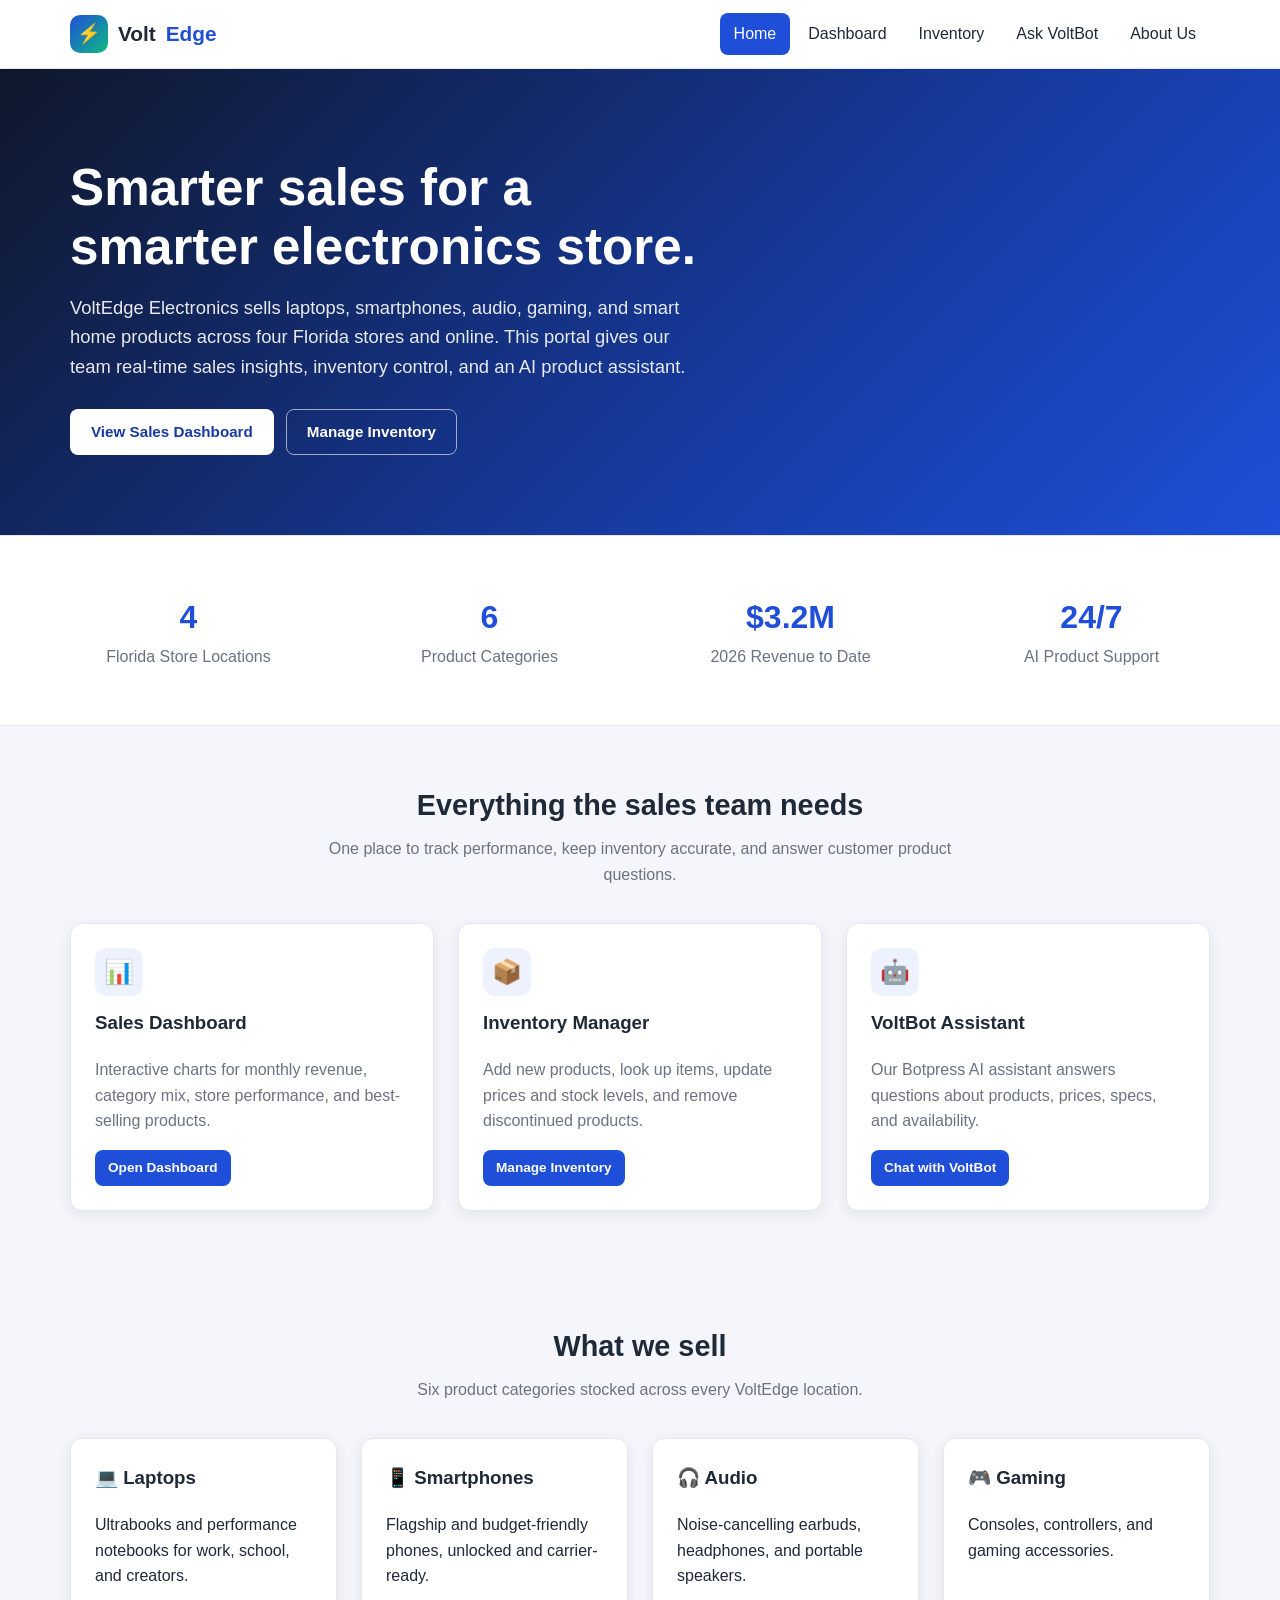
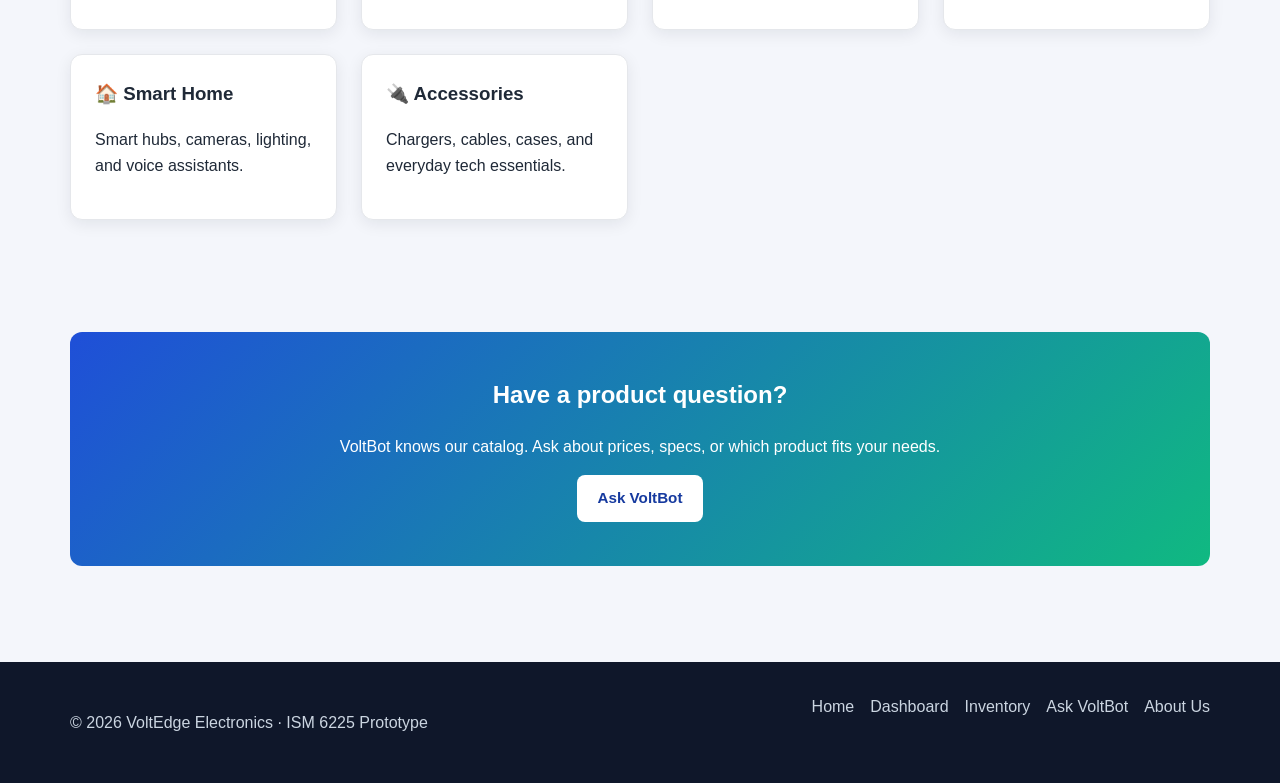
==== index.html @ 8a77fc40 "Add VoltEdge website" ====
<!DOCTYPE html>
<html lang="en">
<head>
  <meta charset="UTF-8">
  <meta name="viewport" content="width=device-width, initial-scale=1.0">
  <meta name="description" content="VoltEdge Electronics - consumer electronics sales and inventory management.">
  <title>VoltEdge Electronics | Home</title>
  <link rel="stylesheet" href="css/site.css">
</head>
<body>
  <header class="site-header">
    <nav class="container nav-bar" aria-label="Main navigation">
      <a href="index.html" class="brand"><span class="brand-logo">⚡</span>Volt<span class="highlight">Edge</span></a>
      <button class="nav-toggle" aria-label="Toggle menu" aria-expanded="false">☰</button>
      <ul class="nav-links">
        <li><a href="index.html">Home</a></li>
        <li><a href="dashboard.html">Dashboard</a></li>
        <li><a href="crud.html">Inventory</a></li>
        <li><a href="bot.html">Ask VoltBot</a></li>
        <li><a href="aboutus.html">About Us</a></li>
      </ul>
    </nav>
  </header>

  <main>
    <section class="hero">
      <div class="container">
        <h1>Smarter sales for a<br>smarter electronics store.</h1>
        <p>VoltEdge Electronics sells laptops, smartphones, audio, gaming, and smart home products across four Florida stores and online. This portal gives our team real-time sales insights, inventory control, and an AI product assistant.</p>
        <div class="hero-actions">
          <a href="dashboard.html" class="btn btn-light">View Sales Dashboard</a>
          <a href="crud.html" class="btn btn-outline">Manage Inventory</a>
        </div>
      </div>
    </section>

    <section class="stats-band">
      <div class="container section grid grid-4">
        <div class="stat"><div class="value">4</div><div class="label">Florida Store Locations</div></div>
        <div class="stat"><div class="value">6</div><div class="label">Product Categories</div></div>
        <div class="stat"><div class="value">$3.2M</div><div class="label">2026 Revenue to Date</div></div>
        <div class="stat"><div class="value">24/7</div><div class="label">AI Product Support</div></div>
      </div>
    </section>

    <section class="section">
      <div class="container">
        <h2 class="section-title">Everything the sales team needs</h2>
        <p class="section-subtitle">One place to track performance, keep inventory accurate, and answer customer product questions.</p>

        <div class="grid grid-3">
          <article class="card feature-card">
            <div class="feature-icon">📊</div>
            <h3>Sales Dashboard</h3>
            <p>Interactive charts for monthly revenue, category mix, store performance, and best-selling products.</p>
            <a href="dashboard.html" class="btn btn-primary btn-sm">Open Dashboard</a>
          </article>
          <article class="card feature-card">
            <div class="feature-icon">📦</div>
            <h3>Inventory Manager</h3>
            <p>Add new products, look up items, update prices and stock levels, and remove discontinued products.</p>
            <a href="crud.html" class="btn btn-primary btn-sm">Manage Inventory</a>
          </article>
          <article class="card feature-card">
            <div class="feature-icon">🤖</div>
            <h3>VoltBot Assistant</h3>
            <p>Our Botpress AI assistant answers questions about products, prices, specs, and availability.</p>
            <a href="bot.html" class="btn btn-primary btn-sm">Chat with VoltBot</a>
          </article>
        </div>
      </div>
    </section>

    <section class="section">
      <div class="container">
        <h2 class="section-title">What we sell</h2>
        <p class="section-subtitle">Six product categories stocked across every VoltEdge location.</p>
        <div class="grid grid-3">
          <div class="card"><h3>💻 Laptops</h3><p>Ultrabooks and performance notebooks for work, school, and creators.</p></div>
          <div class="card"><h3>📱 Smartphones</h3><p>Flagship and budget-friendly phones, unlocked and carrier-ready.</p></div>
          <div class="card"><h3>🎧 Audio</h3><p>Noise-cancelling earbuds, headphones, and portable speakers.</p></div>
          <div class="card"><h3>🎮 Gaming</h3><p>Consoles, controllers, and gaming accessories.</p></div>
          <div class="card"><h3>🏠 Smart Home</h3><p>Smart hubs, cameras, lighting, and voice assistants.</p></div>
          <div class="card"><h3>🔌 Accessories</h3><p>Chargers, cables, cases, and everyday tech essentials.</p></div>
        </div>
      </div>
    </section>

    <section class="section">
      <div class="container">
        <div class="cta">
          <h2>Have a product question?</h2>
          <p>VoltBot knows our catalog. Ask about prices, specs, or which product fits your needs.</p>
          <a href="bot.html" class="btn btn-light">Ask VoltBot</a>
        </div>
      </div>
    </section>
  </main>

  <footer class="site-footer">
    <div class="container footer-inner">
      <p>&copy; <span id="year">2026</span> VoltEdge Electronics &middot; ISM 6225 Prototype</p>
      <ul class="footer-links">
        <li><a href="index.html">Home</a></li>
        <li><a href="dashboard.html">Dashboard</a></li>
        <li><a href="crud.html">Inventory</a></li>
        <li><a href="bot.html">Ask VoltBot</a></li>
        <li><a href="aboutus.html">About Us</a></li>
      </ul>
    </div>
  </footer>

  <script src="js/main.js"></script>
</body>
</html>
---- css/site.css ----
/* =========================================================
   VoltEdge Electronics - site.css
   All website styles live in this file.
   ========================================================= */

:root {
  --primary: #1f4fd8;
  --primary-dark: #163a9f;
  --accent: #10b981;
  --danger: #dc2626;
  --warning: #f59e0b;
  --bg: #f4f6fb;
  --surface: #ffffff;
  --text: #1f2937;
  --muted: #6b7280;
  --border: #e5e7eb;
  --radius: 12px;
  --shadow: 0 4px 16px rgba(17, 24, 39, 0.08);
  --max-width: 1180px;
}

* {
  box-sizing: border-box;
}

html {
  scroll-behavior: smooth;
}

body {
  margin: 0;
  font-family: "Segoe UI", Roboto, Helvetica, Arial, sans-serif;
  background: var(--bg);
  color: var(--text);
  line-height: 1.6;
  display: flex;
  flex-direction: column;
  min-height: 100vh;
}

main {
  flex: 1;
}

a {
  color: var(--primary);
}

img {
  max-width: 100%;
}

.container {
  width: 100%;
  max-width: var(--max-width);
  margin: 0 auto;
  padding: 0 20px;
}

/* ---------- Navigation ---------- */
.site-header {
  background: var(--surface);
  border-bottom: 1px solid var(--border);
  position: sticky;
  top: 0;
  z-index: 100;
  box-shadow: 0 1px 6px rgba(0, 0, 0, 0.04);
}

.nav-bar {
  display: flex;
  align-items: center;
  justify-content: space-between;
  height: 68px;
}

.brand {
  display: flex;
  align-items: center;
  gap: 10px;
  font-size: 1.3rem;
  font-weight: 700;
  color: var(--text);
  text-decoration: none;
}

.brand-logo {
  display: grid;
  place-items: center;
  width: 38px;
  height: 38px;
  border-radius: 10px;
  background: linear-gradient(135deg, var(--primary), var(--accent));
  color: #fff;
  font-size: 1.2rem;
}

.brand span.highlight {
  color: var(--primary);
}

.nav-links {
  display: flex;
  gap: 4px;
  list-style: none;
  margin: 0;
  padding: 0;
}

.nav-links a {
  display: block;
  padding: 8px 14px;
  border-radius: 8px;
  color: var(--text);
  text-decoration: none;
  font-weight: 500;
  transition: background 0.2s, color 0.2s;
}

.nav-links a:hover {
  background: #eef2ff;
  color: var(--primary);
}

.nav-links a.active {
  background: var(--primary);
  color: #fff;
}

.nav-toggle {
  display: none;
  background: none;
  border: 1px solid var(--border);
  border-radius: 8px;
  font-size: 1.4rem;
  padding: 4px 12px;
  cursor: pointer;
  color: var(--text);
}

/* ---------- Hero ---------- */
.hero {
  background: linear-gradient(135deg, #0f172a 0%, var(--primary-dark) 60%, var(--primary) 100%);
  color: #fff;
  padding: 90px 0 80px;
}

.hero h1 {
  font-size: clamp(2rem, 5vw, 3.2rem);
  line-height: 1.15;
  margin: 0 0 16px;
}

.hero p {
  font-size: 1.15rem;
  max-width: 640px;
  opacity: 0.9;
  margin: 0 0 28px;
}

.hero-actions {
  display: flex;
  flex-wrap: wrap;
  gap: 12px;
}

.page-header {
  background: linear-gradient(135deg, #0f172a, var(--primary-dark));
  color: #fff;
  padding: 48px 0 40px;
}

.page-header h1 {
  margin: 0 0 6px;
  font-size: clamp(1.7rem, 4vw, 2.4rem);
}

.page-header p {
  margin: 0;
  opacity: 0.85;
}

/* ---------- Buttons ---------- */
.btn {
  display: inline-block;
  padding: 10px 20px;
  border-radius: 8px;
  border: 1px solid transparent;
  font-size: 0.95rem;
  font-weight: 600;
  text-decoration: none;
  cursor: pointer;
  transition: background 0.2s, transform 0.1s;
}

.btn:active {
  transform: translateY(1px);
}

.btn-primary {
  background: var(--primary);
  color: #fff;
}

.btn-primary:hover {
  background: var(--primary-dark);
}

.btn-light {
  background: #fff;
  color: var(--primary-dark);
}

.btn-light:hover {
  background: #e0e7ff;
}

.btn-outline {
  background: transparent;
  color: #fff;
  border-color: rgba(255, 255, 255, 0.6);
}

.btn-outline:hover {
  background: rgba(255, 255, 255, 0.1);
}

.btn-secondary {
  background: #e5e7eb;
  color: var(--text);
}

.btn-secondary:hover {
  background: #d1d5db;
}

.btn-danger {
  background: var(--danger);
  color: #fff;
}

.btn-danger:hover {
  background: #b91c1c;
}

.btn-sm {
  padding: 6px 12px;
  font-size: 0.85rem;
}

/* ---------- Sections & Cards ---------- */
.section {
  padding: 56px 0;
}

.section-title {
  text-align: center;
  margin: 0 0 8px;
  font-size: 1.8rem;
}

.section-subtitle {
  text-align: center;
  color: var(--muted);
  margin: 0 auto 36px;
  max-width: 640px;
}

.grid {
  display: grid;
  gap: 24px;
}

.grid-2 {
  grid-template-columns: repeat(auto-fit, minmax(320px, 1fr));
}

.grid-3 {
  grid-template-columns: repeat(auto-fit, minmax(260px, 1fr));
}

.grid-4 {
  grid-template-columns: repeat(auto-fit, minmax(200px, 1fr));
}

.card {
  background: var(--surface);
  border: 1px solid var(--border);
  border-radius: var(--radius);
  box-shadow: var(--shadow);
  padding: 24px;
}

.card h3 {
  margin-top: 0;
}

.feature-icon {
  display: grid;
  place-items: center;
  width: 48px;
  height: 48px;
  border-radius: 12px;
  background: #eef2ff;
  font-size: 1.5rem;
  margin-bottom: 12px;
}

.feature-card p {
  color: var(--muted);
  margin-bottom: 16px;
}

.stats-band {
  background: var(--surface);
  border-top: 1px solid var(--border);
  border-bottom: 1px solid var(--border);
}

.stat {
  text-align: center;
}

.stat .value {
  font-size: 2rem;
  font-weight: 700;
  color: var(--primary);
}

.stat .label {
  color: var(--muted);
}

.cta {
  text-align: center;
  background: linear-gradient(135deg, var(--primary), var(--accent));
  color: #fff;
  border-radius: var(--radius);
  padding: 44px 24px;
}

.cta h2 {
  margin-top: 0;
}

/* ---------- KPI cards (dashboard) ---------- */
.kpi {
  display: flex;
  flex-direction: column;
  gap: 4px;
}

.kpi .kpi-label {
  color: var(--muted);
  font-size: 0.9rem;
}

.kpi .kpi-value {
  font-size: 1.8rem;
  font-weight: 700;
}

.kpi .kpi-change {
  font-size: 0.85rem;
  font-weight: 600;
}

.kpi .up {
  color: var(--accent);
}

.kpi .down {
  color: var(--danger);
}

.chart-card {
  display: flex;
  flex-direction: column;
}

.chart-header {
  display: flex;
  flex-wrap: wrap;
  align-items: center;
  justify-content: space-between;
  gap: 10px;
  margin-bottom: 12px;
}

.chart-header h3 {
  margin: 0;
}

.chart-wrap {
  position: relative;
  height: 320px;
}

.chart-wide {
  grid-column: 1 / -1;
}

.dashboard-controls {
  display: flex;
  flex-wrap: wrap;
  align-items: center;
  gap: 12px;
  margin-bottom: 24px;
}

/* ---------- Team (about us) ---------- */
.team-card {
  text-align: center;
}

.avatar {
  width: 96px;
  height: 96px;
  border-radius: 50%;
  margin: 0 auto 14px;
  display: grid;
  place-items: center;
  font-size: 2rem;
  font-weight: 700;
  color: #fff;
  background: linear-gradient(135deg, var(--primary), var(--accent));
}

.role {
  display: inline-block;
  background: #eef2ff;
  color: var(--primary-dark);
  border-radius: 999px;
  padding: 2px 12px;
  font-size: 0.85rem;
  font-weight: 600;
  margin-bottom: 12px;
}

.team-card ul {
  text-align: left;
  padding-left: 20px;
  color: var(--muted);
  margin-bottom: 0;
}

/* ---------- Forms ---------- */
.form-grid {
  display: grid;
  grid-template-columns: repeat(auto-fit, minmax(200px, 1fr));
  gap: 16px;
}

.form-group {
  display: flex;
  flex-direction: column;
  gap: 6px;
}

.form-group.full {
  grid-column: 1 / -1;
}

label {
  font-weight: 600;
  font-size: 0.9rem;
}

input,
select,
textarea {
  font: inherit;
  padding: 10px 12px;
  border: 1px solid var(--border);
  border-radius: 8px;
  background: #fff;
  color: var(--text);
}

input:focus,
select:focus,
textarea:focus {
  outline: 2px solid #c7d2fe;
  border-color: var(--primary);
}

.form-actions {
  display: flex;
  flex-wrap: wrap;
  gap: 10px;
  margin-top: 18px;
}

.mode-badge {
  display: inline-block;
  padding: 2px 10px;
  border-radius: 999px;
  font-size: 0.8rem;
  font-weight: 700;
  background: #dcfce7;
  color: #166534;
  margin-left: 8px;
  vertical-align: middle;
}

.mode-badge.edit {
  background: #fef3c7;
  color: #92400e;
}

/* ---------- Tables ---------- */
.table-toolbar {
  display: flex;
  flex-wrap: wrap;
  justify-content: space-between;
  align-items: center;
  gap: 12px;
  margin-bottom: 14px;
}

.table-toolbar input,
.table-toolbar select {
  min-width: 200px;
}

.table-responsive {
  width: 100%;
  overflow-x: auto;
}

table {
  width: 100%;
  border-collapse: collapse;
  font-size: 0.95rem;
}

th,
td {
  text-align: left;
  padding: 12px;
  border-bottom: 1px solid var(--border);
  white-space: nowrap;
}

th {
  background: #f9fafb;
  font-size: 0.8rem;
  text-transform: uppercase;
  letter-spacing: 0.04em;
  color: var(--muted);
}

tbody tr:hover {
  background: #f9fafb;
}

td.actions {
  display: flex;
  gap: 6px;
}

.empty-row td {
  text-align: center;
  color: var(--muted);
  padding: 28px;
}

.stock-badge {
  padding: 2px 10px;
  border-radius: 999px;
  font-size: 0.8rem;
  font-weight: 600;
}

.stock-ok {
  background: #dcfce7;
  color: #166534;
}

.stock-low {
  background: #fef3c7;
  color: #92400e;
}

.stock-out {
  background: #fee2e2;
  color: #991b1b;
}

/* ---------- Toast ---------- */
.toast {
  position: fixed;
  bottom: 24px;
  right: 24px;
  background: #111827;
  color: #fff;
  padding: 12px 20px;
  border-radius: 8px;
  box-shadow: var(--shadow);
  opacity: 0;
  transform: translateY(12px);
  transition: opacity 0.25s, transform 0.25s;
  pointer-events: none;
  z-index: 200;
}

.toast.show {
  opacity: 1;
  transform: translateY(0);
}

/* ---------- Bot page ---------- */
.sample-questions {
  list-style: none;
  padding: 0;
  margin: 0;
  display: grid;
  gap: 10px;
}

.sample-questions li {
  background: #f9fafb;
  border: 1px solid var(--border);
  border-left: 4px solid var(--primary);
  border-radius: 8px;
  padding: 10px 14px;
}

.bot-placeholder {
  border: 2px dashed #c7d2fe;
  border-radius: var(--radius);
  background: #f8faff;
  min-height: 420px;
  display: grid;
  place-items: center;
  text-align: center;
  padding: 24px;
  color: var(--muted);
}

.bot-placeholder .bot-icon {
  font-size: 3rem;
}

.steps {
  padding-left: 20px;
  margin: 0;
}

.steps li {
  margin-bottom: 6px;
}

/* ---------- Footer ---------- */
.site-footer {
  background: #0f172a;
  color: #cbd5e1;
  padding: 32px 0;
  margin-top: 40px;
}

.footer-inner {
  display: flex;
  flex-wrap: wrap;
  justify-content: space-between;
  gap: 16px;
}

.footer-links {
  display: flex;
  flex-wrap: wrap;
  gap: 16px;
  list-style: none;
  margin: 0;
  padding: 0;
}

.footer-links a {
  color: #cbd5e1;
  text-decoration: none;
}

.footer-links a:hover {
  color: #fff;
}

/* ---------- Responsive ---------- */
@media (max-width: 860px) {
  .nav-toggle {
    display: block;
  }

  .nav-links {
    display: none;
    position: absolute;
    top: 68px;
    left: 0;
    right: 0;
    flex-direction: column;
    background: var(--surface);
    border-bottom: 1px solid var(--border);
    padding: 10px 20px 16px;
    box-shadow: var(--shadow);
  }

  .nav-links.open {
    display: flex;
  }

  .grid-2,
  .grid-3 {
    grid-template-columns: 1fr;
  }

  .chart-wrap {
    height: 280px;
  }
}
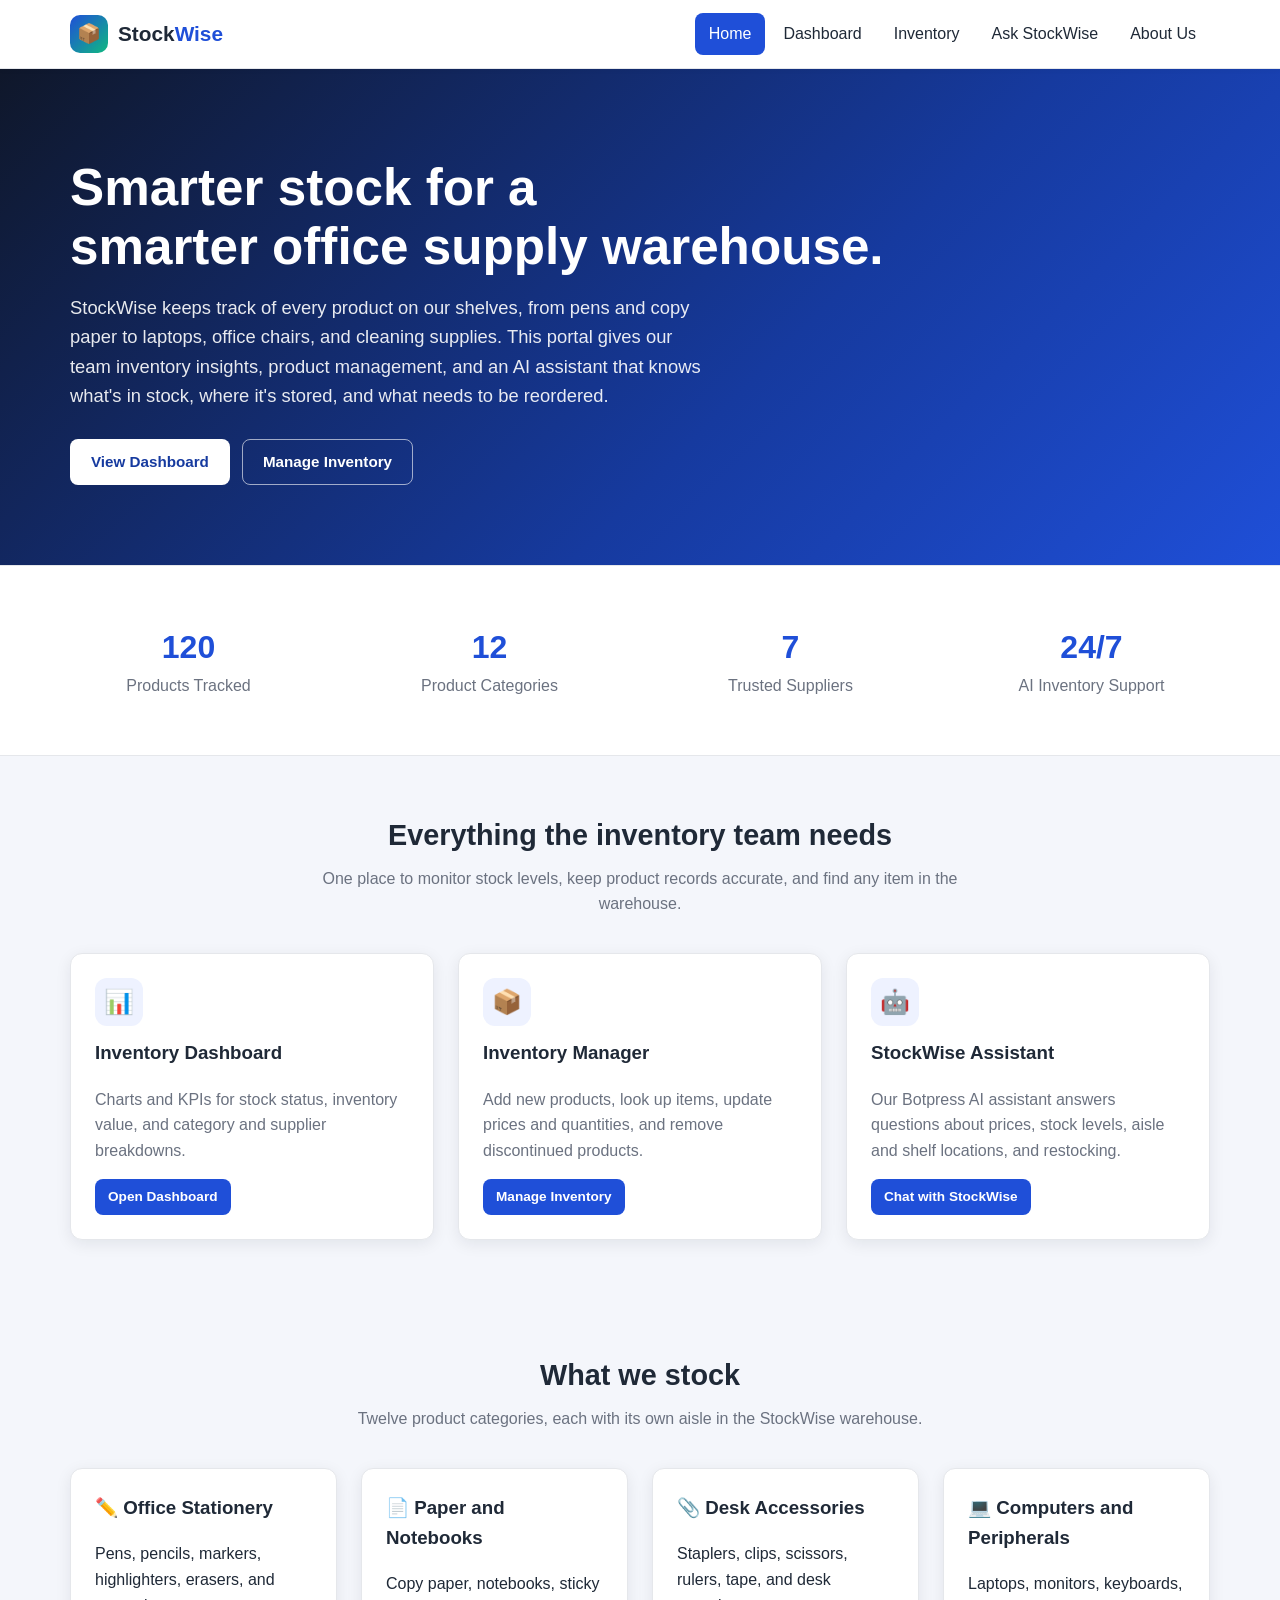
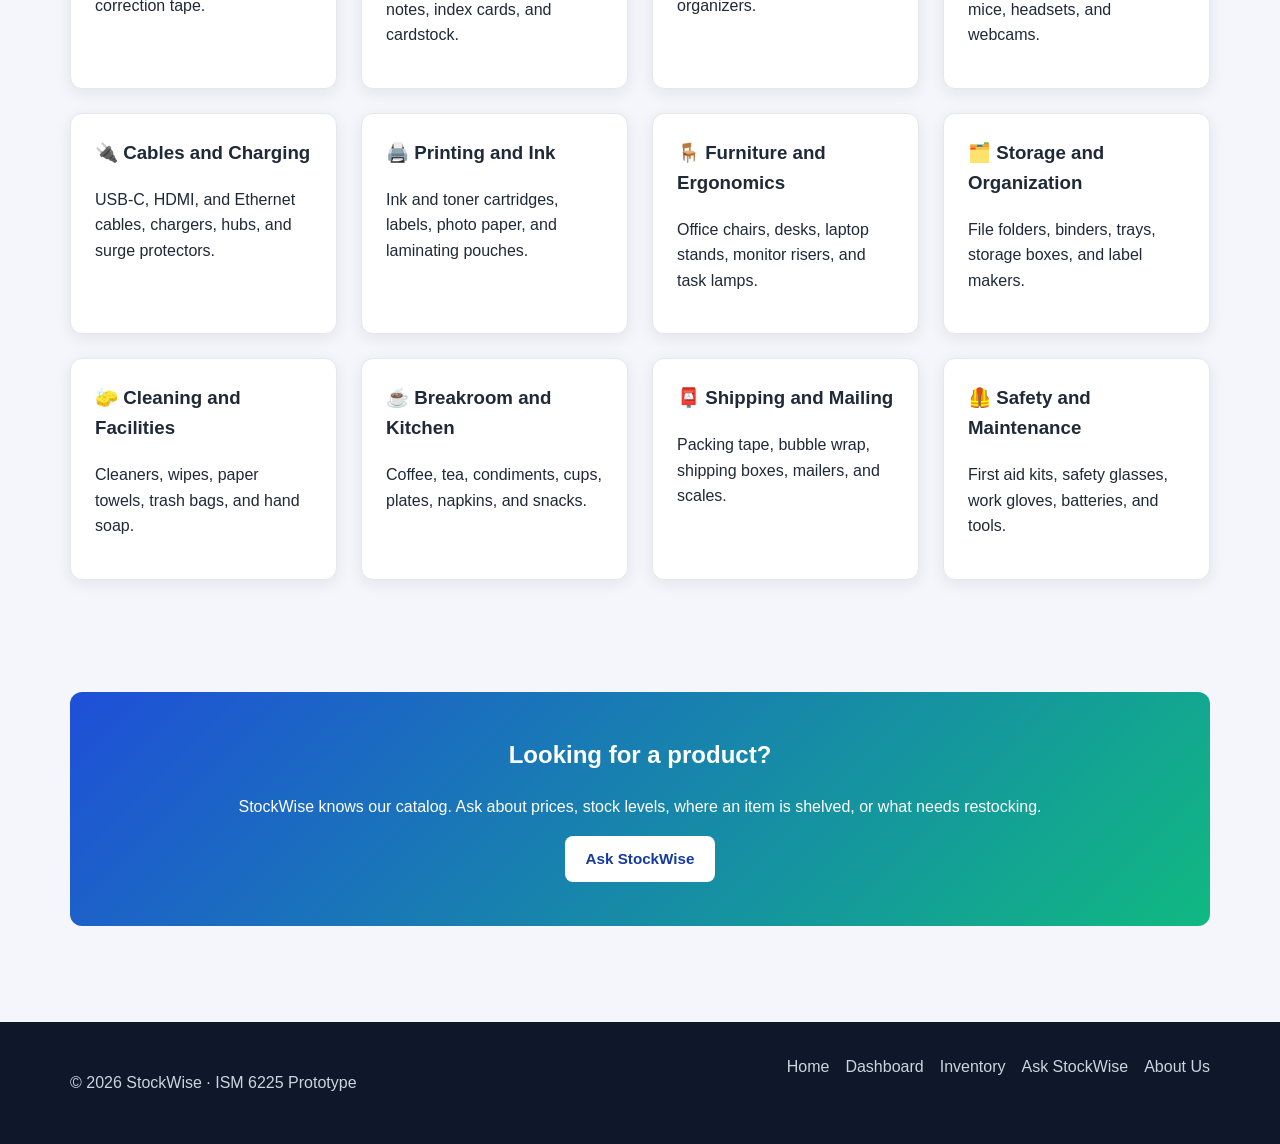
==== commit 6de52016: "Index, About Us Page Edits" ====
--- a/index.html
+++ b/index.html
@@ -3,20 +3,20 @@
 <head>
   <meta charset="UTF-8">
   <meta name="viewport" content="width=device-width, initial-scale=1.0">
-  <meta name="description" content="VoltEdge Electronics - consumer electronics sales and inventory management.">
-  <title>VoltEdge Electronics | Home</title>
+  <meta name="description" content="StockWise - office supply inventory management with an AI-powered stock assistant.">
+  <title>StockWise | Home</title>
   <link rel="stylesheet" href="css/site.css">
 </head>
 <body>
   <header class="site-header">
     <nav class="container nav-bar" aria-label="Main navigation">
-      <a href="index.html" class="brand"><span class="brand-logo">⚡</span>Volt<span class="highlight">Edge</span></a>
+      <a href="index.html" class="brand"><span class="brand-logo">📦</span><span>Stock<span class="highlight">Wise</span></span></a>
       <button class="nav-toggle" aria-label="Toggle menu" aria-expanded="false">☰</button>
       <ul class="nav-links">
         <li><a href="index.html">Home</a></li>
         <li><a href="dashboard.html">Dashboard</a></li>
         <li><a href="crud.html">Inventory</a></li>
-        <li><a href="bot.html">Ask VoltBot</a></li>
+        <li><a href="bot.html">Ask StockWise</a></li>
         <li><a href="aboutus.html">About Us</a></li>
       </ul>
     </nav>
@@ -25,10 +25,10 @@
   <main>
     <section class="hero">
       <div class="container">
-        <h1>Smarter sales for a<br>smarter electronics store.</h1>
-        <p>VoltEdge Electronics sells laptops, smartphones, audio, gaming, and smart home products across four Florida stores and online. This portal gives our team real-time sales insights, inventory control, and an AI product assistant.</p>
+        <h1>Smarter stock for a<br>smarter office supply warehouse.</h1>
+        <p>StockWise keeps track of every product on our shelves, from pens and copy paper to laptops, office chairs, and cleaning supplies. This portal gives our team inventory insights, product management, and an AI assistant that knows what's in stock, where it's stored, and what needs to be reordered.</p>
         <div class="hero-actions">
-          <a href="dashboard.html" class="btn btn-light">View Sales Dashboard</a>
+          <a href="dashboard.html" class="btn btn-light">View Dashboard</a>
           <a href="crud.html" class="btn btn-outline">Manage Inventory</a>
         </div>
       </div>
@@ -36,36 +36,36 @@
 
     <section class="stats-band">
       <div class="container section grid grid-4">
-        <div class="stat"><div class="value">4</div><div class="label">Florida Store Locations</div></div>
-        <div class="stat"><div class="value">6</div><div class="label">Product Categories</div></div>
-        <div class="stat"><div class="value">$3.2M</div><div class="label">2026 Revenue to Date</div></div>
-        <div class="stat"><div class="value">24/7</div><div class="label">AI Product Support</div></div>
+        <div class="stat"><div class="value">120</div><div class="label">Products Tracked</div></div>
+        <div class="stat"><div class="value">12</div><div class="label">Product Categories</div></div>
+        <div class="stat"><div class="value">7</div><div class="label">Trusted Suppliers</div></div>
+        <div class="stat"><div class="value">24/7</div><div class="label">AI Inventory Support</div></div>
       </div>
     </section>
 
     <section class="section">
       <div class="container">
-        <h2 class="section-title">Everything the sales team needs</h2>
-        <p class="section-subtitle">One place to track performance, keep inventory accurate, and answer customer product questions.</p>
+        <h2 class="section-title">Everything the inventory team needs</h2>
+        <p class="section-subtitle">One place to monitor stock levels, keep product records accurate, and find any item in the warehouse.</p>
 
         <div class="grid grid-3">
           <article class="card feature-card">
             <div class="feature-icon">📊</div>
-            <h3>Sales Dashboard</h3>
-            <p>Interactive charts for monthly revenue, category mix, store performance, and best-selling products.</p>
+            <h3>Inventory Dashboard</h3>
+            <p>Charts and KPIs for stock status, inventory value, and category and supplier breakdowns.</p>
             <a href="dashboard.html" class="btn btn-primary btn-sm">Open Dashboard</a>
           </article>
           <article class="card feature-card">
             <div class="feature-icon">📦</div>
             <h3>Inventory Manager</h3>
-            <p>Add new products, look up items, update prices and stock levels, and remove discontinued products.</p>
+            <p>Add new products, look up items, update prices and quantities, and remove discontinued products.</p>
             <a href="crud.html" class="btn btn-primary btn-sm">Manage Inventory</a>
           </article>
           <article class="card feature-card">
             <div class="feature-icon">🤖</div>
-            <h3>VoltBot Assistant</h3>
-            <p>Our Botpress AI assistant answers questions about products, prices, specs, and availability.</p>
-            <a href="bot.html" class="btn btn-primary btn-sm">Chat with VoltBot</a>
+            <h3>StockWise Assistant</h3>
+            <p>Our Botpress AI assistant answers questions about prices, stock levels, aisle and shelf locations, and restocking.</p>
+            <a href="bot.html" class="btn btn-primary btn-sm">Chat with StockWise</a>
           </article>
         </div>
       </div>
@@ -73,15 +73,21 @@
 
     <section class="section">
       <div class="container">
-        <h2 class="section-title">What we sell</h2>
-        <p class="section-subtitle">Six product categories stocked across every VoltEdge location.</p>
+        <h2 class="section-title">What we stock</h2>
+        <p class="section-subtitle">Twelve product categories, each with its own aisle in the StockWise warehouse.</p>
         <div class="grid grid-3">
-          <div class="card"><h3>💻 Laptops</h3><p>Ultrabooks and performance notebooks for work, school, and creators.</p></div>
-          <div class="card"><h3>📱 Smartphones</h3><p>Flagship and budget-friendly phones, unlocked and carrier-ready.</p></div>
-          <div class="card"><h3>🎧 Audio</h3><p>Noise-cancelling earbuds, headphones, and portable speakers.</p></div>
-          <div class="card"><h3>🎮 Gaming</h3><p>Consoles, controllers, and gaming accessories.</p></div>
-          <div class="card"><h3>🏠 Smart Home</h3><p>Smart hubs, cameras, lighting, and voice assistants.</p></div>
-          <div class="card"><h3>🔌 Accessories</h3><p>Chargers, cables, cases, and everyday tech essentials.</p></div>
+          <div class="card"><h3>✏️ Office Stationery</h3><p>Pens, pencils, markers, highlighters, erasers, and correction tape.</p></div>
+          <div class="card"><h3>📄 Paper and Notebooks</h3><p>Copy paper, notebooks, sticky notes, index cards, and cardstock.</p></div>
+          <div class="card"><h3>📎 Desk Accessories</h3><p>Staplers, clips, scissors, rulers, tape, and desk organizers.</p></div>
+          <div class="card"><h3>💻 Computers and Peripherals</h3><p>Laptops, monitors, keyboards, mice, headsets, and webcams.</p></div>
+          <div class="card"><h3>🔌 Cables and Charging</h3><p>USB-C, HDMI, and Ethernet cables, chargers, hubs, and surge protectors.</p></div>
+          <div class="card"><h3>🖨️ Printing and Ink</h3><p>Ink and toner cartridges, labels, photo paper, and laminating pouches.</p></div>
+          <div class="card"><h3>🪑 Furniture and Ergonomics</h3><p>Office chairs, desks, laptop stands, monitor risers, and task lamps.</p></div>
+          <div class="card"><h3>🗂️ Storage and Organization</h3><p>File folders, binders, trays, storage boxes, and label makers.</p></div>
+          <div class="card"><h3>🧽 Cleaning and Facilities</h3><p>Cleaners, wipes, paper towels, trash bags, and hand soap.</p></div>
+          <div class="card"><h3>☕ Breakroom and Kitchen</h3><p>Coffee, tea, condiments, cups, plates, napkins, and snacks.</p></div>
+          <div class="card"><h3>📮 Shipping and Mailing</h3><p>Packing tape, bubble wrap, shipping boxes, mailers, and scales.</p></div>
+          <div class="card"><h3>🦺 Safety and Maintenance</h3><p>First aid kits, safety glasses, work gloves, batteries, and tools.</p></div>
         </div>
       </div>
     </section>
@@ -89,9 +95,9 @@
     <section class="section">
       <div class="container">
         <div class="cta">
-          <h2>Have a product question?</h2>
-          <p>VoltBot knows our catalog. Ask about prices, specs, or which product fits your needs.</p>
-          <a href="bot.html" class="btn btn-light">Ask VoltBot</a>
+          <h2>Looking for a product?</h2>
+          <p>StockWise knows our catalog. Ask about prices, stock levels, where an item is shelved, or what needs restocking.</p>
+          <a href="bot.html" class="btn btn-light">Ask StockWise</a>
         </div>
       </div>
     </section>
@@ -99,12 +105,12 @@
 
   <footer class="site-footer">
     <div class="container footer-inner">
-      <p>&copy; <span id="year">2026</span> VoltEdge Electronics &middot; ISM 6225 Prototype</p>
+      <p>&copy; <span id="year">2026</span> StockWise &middot; ISM 6225 Prototype</p>
       <ul class="footer-links">
         <li><a href="index.html">Home</a></li>
         <li><a href="dashboard.html">Dashboard</a></li>
         <li><a href="crud.html">Inventory</a></li>
-        <li><a href="bot.html">Ask VoltBot</a></li>
+        <li><a href="bot.html">Ask StockWise</a></li>
         <li><a href="aboutus.html">About Us</a></li>
       </ul>
     </div>
--- a/css/site.css
+++ b/css/site.css
@@ -291,6 +291,32 @@
   padding: 24px;
 }
 
+.bot-layout {
+  display: grid;
+  grid-template-columns: minmax(0, 1.65fr) minmax(260px, 0.9fr);
+  gap: 24px;
+  align-items: start;
+}
+
+.bot-chat-card {
+  width: 100%;
+  max-width: 420px;
+  min-height: 250px;
+  margin: 0 auto;
+  align-self: start;
+  display: flex;
+  flex-direction: column;
+  justify-content: center;
+}
+
+.bot-chat-card h3 {
+  margin-bottom: 16px;
+}
+
+.bot-chat-card p {
+  margin: 0 0 16px;
+}
+
 .card h3 {
   margin-top: 0;
 }
@@ -708,7 +734,8 @@
   }
 
   .grid-2,
-  .grid-3 {
+  .grid-3,
+  .bot-layout {
     grid-template-columns: 1fr;
   }
 
@@ -716,3 +743,31 @@
     height: 280px;
   }
 }
+
+/* Scrollable Inventory Table */
+.inventory-scroll {
+  max-height: 420px;
+  overflow-y: auto;
+  overflow-x: auto;
+  border: 1px solid #ddd;
+  border-radius: 8px;
+  background: #fff;
+  position: relative;
+}
+
+/* Keep table headers visible while scrolling */
+.inventory-scroll thead th {
+  position: sticky;
+  top: 0;
+  z-index: 2;
+  background-color: #f4f4f4;
+  box-shadow: inset 0 -1px 0 var(--border);
+}
+
+/* Prevent columns from becoming too narrow */
+.inventory-scroll table {
+  width: 100%;
+  min-width: 900px;
+  border-collapse: separate;
+  border-spacing: 0;
+}
